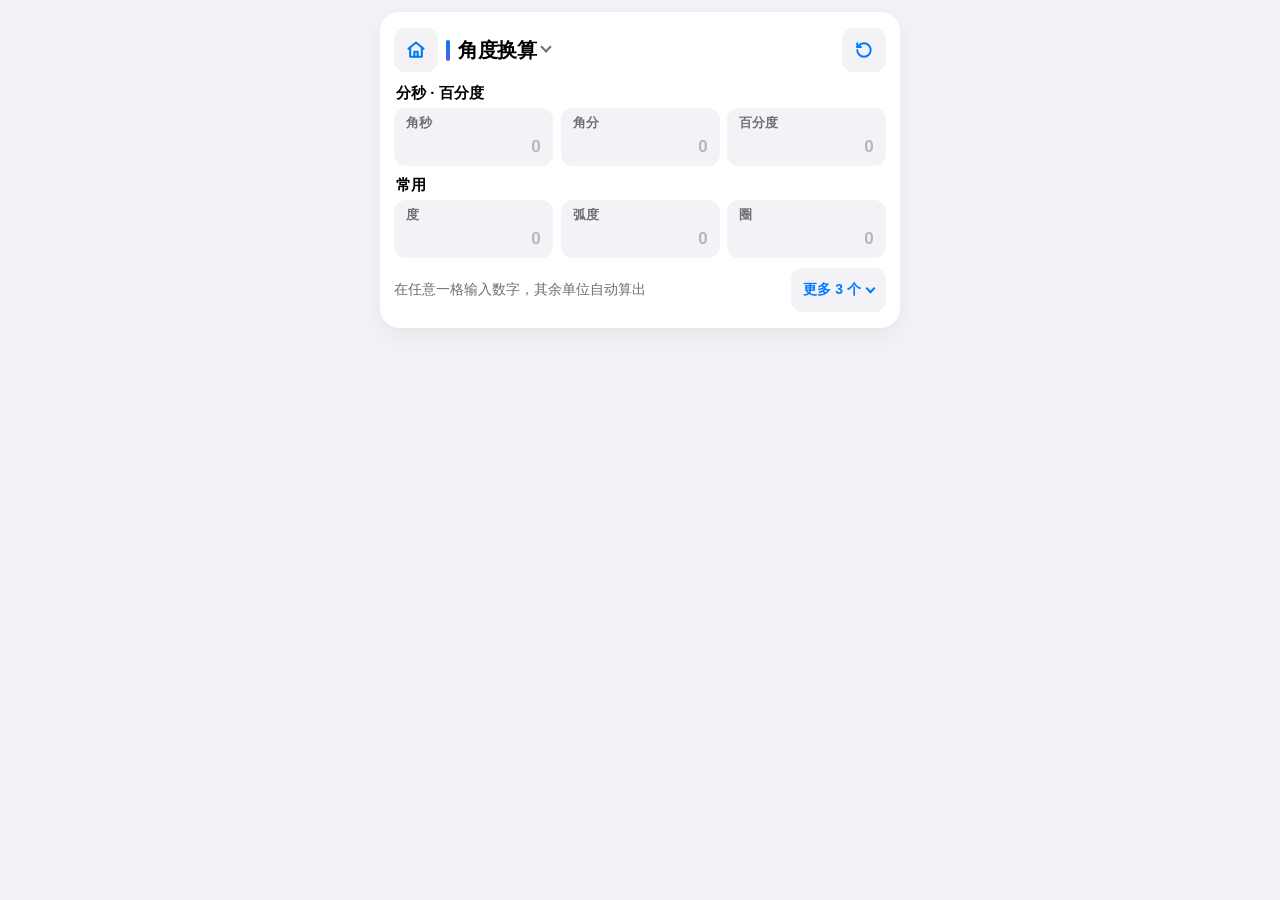
==== angle.html @ ce0398e0 "style: 分组标题加粗加大、规格说明退后 分组标题原来和格子里的单位名同一个样式（12px 灰色半粗），看不出层级。 组名改 15px 特粗黑字；物品组标题里「 · 」后面的规格改成灰色细字。 ." ====
<!DOCTYPE html>
<html lang="zh-CN">
<head>
<meta charset="UTF-8">
<meta name="viewport" content="width=device-width, initial-scale=1.0, viewport-fit=cover">
<meta name="theme-color" content="#F2F2F7" media="(prefers-color-scheme: light)">
<meta name="theme-color" content="#000000" media="(prefers-color-scheme: dark)">
<meta name="description" content="度、弧度、角分、角秒、百分度、圈、密位等角度单位换算">
<title>角度换算</title>
<link rel="stylesheet" href="site.css?v=8d5a5684">
</head>
<body>
<!-- 本文件由 tools/build-pages.cjs 按 pages.js 生成，别手改 -->
<div class="container">
  <section class="card" id="cardConvert" aria-labelledby="ttlConvert">
    <div class="head">
      <a class="btn-icon btn-home" id="btnHome" href="./" aria-label="回到全部换算"><svg width="20" height="20" viewBox="0 0 24 24" fill="none" stroke="currentColor" stroke-width="2.5" stroke-linecap="round" stroke-linejoin="round" aria-hidden="true"><path d="M3 10.5 12 3l9 7.5"></path><path d="M5 9v11h14V9"></path><path d="M10 20v-6h4v6"></path></svg></a>
      <h1 id="ttlConvert"><button type="button" class="title-btn" id="btnSwitch" aria-haspopup="true" aria-expanded="false">角度换算<span class="chev" aria-hidden="true"></span></button></h1>
      <button type="button" class="btn-icon" id="btnReset" aria-label="归零">
        <svg width="18" height="18" viewBox="0 0 24 24" fill="none" stroke="currentColor" stroke-width="2.5" stroke-linecap="round" stroke-linejoin="round" aria-hidden="true"><path d="M3 12a9 9 0 1 0 9-9 9.75 9.75 0 0 0-6.74 2.74L3 8"></path><polyline points="3 3 3 8 8 8"></polyline></svg>
      </button>
    </div>
    <div id="groups" class="units"></div>
    <div class="refer-row">
      <div class="refer" id="refer" aria-live="polite"></div>
      <button type="button" class="btn-more" id="btnMore" aria-expanded="false" aria-controls="more"><span id="moreText">更多单位</span><span class="chev" aria-hidden="true"></span></button>
    </div>
    <div id="more" class="units" hidden></div>
  </section>
</div>

<div id="ptr-indicator" aria-hidden="true">
  <svg class="ptr-arrow" viewBox="0 0 24 24" fill="none" stroke="currentColor" stroke-width="2.5" stroke-linecap="round" stroke-linejoin="round"><line x1="12" y1="19" x2="12" y2="5"></line><polyline points="5 12 12 5 19 12"></polyline></svg>
  <svg class="ptr-spinner" viewBox="0 0 24 24" fill="none" stroke="currentColor" stroke-width="2.5" stroke-linecap="round"><path d="M21 12a9 9 0 1 1-6.219-8.56"></path></svg>
</div>
<div id="ptr-tip" hidden></div>

<script src="core.js?v=be0b156e"></script>
<script src="pages.js?v=3d2403b2"></script>
<script src="nav.js?v=f8eb564d"></script>
<script src="data-angle.js?v=df1aeec8"></script>
<script src="pull-to-refresh.js?v=0e5d21ca"></script>
<script src="grid.js?v=6ae7cf83"></script>
<script>
(function () {
  'use strict';
  var D = window.WV_ANGLE, conv = window.WVCore.makeConverter(D.units);
  var menu = window.WVNav.mountSwitcher('angle');
  var grid = window.WVGrid.mount({
    data: D, key: 'angle', signed: !!D.signed, tinySci: !!D.tinySci, convert: conv.convertAll, texts: D.texts || null,
    validate: D.validate ? function (v, id) { return D.validate(conv.toBase(v, id)); } : null,
    blocked: menu.isOpen
  });
})();
</script>
</body>
</html>
---- site.css ----
/* 换算合集 · 全站样式（2026-10-09 从 index.html 内联样式外移，所有页面共用） */
/* 配色 token 照搬 data-Calculation */
:root {
  --bg: #F2F2F7; --card: #FFFFFF; --text: #000000;
  /* 要读的次要文字不用系统灰 #8E8E93（白底只有 3.23:1），用 #6E6E73（5.03:1） */
  --text-2: #6E6E73;
  --accent: #007AFF; --accent-rgb: 0, 122, 255;
  --cell: #F2F2F7; --press: rgba(0, 0, 0, .06); --shadow: rgba(0, 0, 0, .06);
  --warn: #B25000; --invalid: #D70015;
  --line: rgba(60, 60, 67, .18);
  --gutter: 16px;   /* 页面左右留白；吸顶导航上方的遮挡条要伸到同样宽 */
}
@media (prefers-color-scheme: dark) {
  :root {
    --bg: #000000; --card: #1C1C1E; --text: #FFFFFF; --text-2: #AEAEB2;
    --accent: #0A84FF; --accent-rgb: 10, 132, 255;
    --cell: #2C2C2E; --press: rgba(255, 255, 255, .10); --shadow: rgba(0, 0, 0, .3);
    --warn: #FFB340; --invalid: #FF6961;
    --line: rgba(84, 84, 88, .6);
  }
}

* { box-sizing: border-box; margin: 0; padding: 0; -webkit-tap-highlight-color: transparent; }
[hidden] { display: none !important; }
html, body { overscroll-behavior-y: contain; }
/* 聚焦输入框、导航跳转时，浏览器自动滚动都要避开吸顶导航条；高度由 JS 实测写进 --nav-offset，不写死。
   只写在 html 的 scroll-padding 上：卡片再加 scroll-margin 会叠加成两倍（实测落点低了 68px） */
html { scroll-padding-top: var(--nav-offset, 76px); }
body {
  font-family: -apple-system, BlinkMacSystemFont, "SF Pro Text", "Helvetica Neue", "PingFang SC", "Microsoft YaHei", sans-serif;
  background: var(--bg); color: var(--text); font-size: 16px; line-height: 1.4; -webkit-text-size-adjust: 100%;
  padding: calc(12px + env(safe-area-inset-top)) calc(var(--gutter) + env(safe-area-inset-right))
           calc(32px + env(safe-area-inset-bottom)) calc(var(--gutter) + env(safe-area-inset-left));
}
button, select { font: inherit; color: inherit; touch-action: manipulation; }
.container { max-width: 520px; margin: 0 auto; display: flex; flex-direction: column; gap: 16px; }
.card { background: var(--card); border-radius: 20px; padding: 16px 14px; box-shadow: 0 8px 24px var(--shadow); }

/* 模块导航：照搬 data-Calculation 的吸顶分段条（白底 + 蓝色实心药丸；不用半透明毛玻璃——
   那边实测后面的卡片会映出一块浅色，像第二个选中项）。在流里 + sticky：顶部就能用，滑下去自动吸顶 */
.section-nav { position: sticky; top: calc(8px + env(safe-area-inset-top)); z-index: 90;
  display: flex; gap: 4px; padding: 4px; border-radius: 14px; background: var(--card); box-shadow: 0 8px 24px var(--shadow); }
/* 导航条上方那 8px 缝原来会透出底下的格子（2026-10-08 审查截图：露出半截「打兰 / 盎司」），用页面底色挡住 */
.section-nav::before { content: ""; position: absolute; left: calc(-1 * var(--gutter)); right: calc(-1 * var(--gutter));
  bottom: 100%; height: calc(8px + env(safe-area-inset-top)); background: var(--bg); }
.nav-item { flex: 1; min-height: 44px; border: none; background: transparent; color: #636368;
  font-size: 15px; font-weight: 600; border-radius: 10px; cursor: pointer; transition: background-color .25s, color .25s; }
@media (prefers-color-scheme: dark) { .nav-item { color: #B8B8BE; } }
.nav-item[aria-current="true"] { background: var(--accent); color: #FFFFFF; box-shadow: 0 4px 12px rgba(var(--accent-rgb), .35); }
.nav-item:not([aria-current="true"]):active { background: var(--press); }

.head { display: flex; align-items: center; gap: 8px; margin-bottom: 12px; }
.head h1, .head h2 { font-size: 20px; font-weight: 800; letter-spacing: -.02em; flex: 1; min-width: 0;
  display: flex; align-items: center; gap: 8px; white-space: nowrap; }
.head h1::before, .head h2::before { content: ""; width: 4px; height: 1.05em; border-radius: 2px; flex: none;
  background: linear-gradient(180deg, var(--accent), #5E5CE6); }

/* 选物质：原生 select，iPhone 上点开就是系统滚轮 */
.sub-wrap { position: relative; flex: none; }
.sub-select { appearance: none; -webkit-appearance: none; min-height: 44px; border: none; border-radius: 12px;
  background: var(--cell); padding: 0 30px 0 12px; font-size: 16px; font-weight: 600; cursor: pointer; }
.sub-wrap::after { content: ""; position: absolute; right: 13px; top: 50%; width: 7px; height: 7px; pointer-events: none;
  border-right: 2px solid var(--text-2); border-bottom: 2px solid var(--text-2); transform: translateY(-70%) rotate(45deg); }
.btn-icon { width: 44px; height: 44px; border: none; border-radius: 12px; background: var(--cell); color: var(--accent);
  display: flex; align-items: center; justify-content: center; cursor: pointer; flex: none; }
.btn-icon:active, .sub-select:active { background: var(--press); }

/* 单位：每组一个 3 列网格，标签收进格子里（2026-10-07 用户在 A/B 对比图里选的 B） */
.group + .group { margin-top: 10px; }
.cap { display: flex; justify-content: space-between; align-items: baseline; gap: 8px;
  font-size: 12px; font-weight: 600; color: var(--text-2); margin: 0 2px 5px; line-height: 18px; }
/* 分组标题要比格子里的单位名（12.5px 灰）高一档，否则整页看着一样平（2026-10-16 用户反馈）；规格说明退后。
   行高钉成 18px：组名加大后若按字体默认行高，首屏第 21 格只剩 1px 余量（见 PROJECT_STATUS「首屏只能放 21 个」） */
.cap .gn { font-size: 15px; font-weight: 800; color: var(--text); }
.cap .gs { font-size: 12.5px; font-weight: 500; color: var(--text-2); margin-left: 8px; }
.cap b { color: var(--accent); font-size: 13px; white-space: nowrap; }
.cap i { font-style: normal; color: var(--warn); white-space: nowrap; }
.grid { display: grid; grid-template-columns: repeat(3, minmax(0, 1fr)); gap: 8px; }
.cell { height: 58px; border-radius: 12px; background: var(--cell); padding: 6px 10px 4px;
  display: flex; flex-direction: column; justify-content: space-between; cursor: text;
  border: 2px solid transparent; transition: border-color .2s, background-color .2s;
  /* 格子尺寸由网格和固定高度决定、跟里面的字无关：隔离起来，改一格的数字不必重排整页 */
  contain: strict; }
.cell label { font-size: 12.5px; font-weight: 600; color: var(--text-2); line-height: 1.2;
  white-space: nowrap; overflow: hidden; text-overflow: ellipsis; cursor: text; }
/* 输入框的真实字号必须一直 >= 16px：iPhone Safari 点进字号 < 16px 的输入框会自动放大整页（2026-10-10 用户真机踩到）。
   所以字号钉死 17px，长数字要「缩小」时改用 --k 缩放：框按 1/k 加宽、贴右缩回原宽，看起来和直接改字号一样。
   .iw 是量可用宽度和定位用的外壳（grid.js 读它的 clientWidth） */
.iw { display: block; min-width: 0; height: 26px; }
.cell input { --k: 1; display: block; width: calc(100% / var(--k)); margin-left: calc(100% - 100% / var(--k));
  transform: scale(var(--k)); transform-origin: 100% 50%;
  height: 26px; border: none; outline: none; background: transparent; padding: 0;
  color: var(--text); font-family: inherit; font-size: 17px; font-weight: 700; text-align: right;
  font-variant-numeric: tabular-nums; }
.cell input::placeholder { color: var(--text-2); opacity: .45; font-weight: 600; }
/* 正在输入的那一格（换算的起点）：蓝描边 + 浅蓝底 + 蓝标签。聚焦但还没输入时给一层浅一点的提示 */
.cell.src { border-color: var(--accent); background: rgba(var(--accent-rgb), .10); }
.cell.src label { color: var(--accent); }
.cell:focus-within:not(.src) { border-color: rgba(var(--accent-rgb), .45); }
.cell.invalid input { color: var(--invalid); }
/* 物品格：数字后面跟量词（张 / 个 / 罐），否则「100 元」格里的 434.8 会被读成钱数 */
.vrow { display: flex; align-items: baseline; gap: 2px; min-width: 0; }
.vrow .iw { flex: 1 1 0; width: 0; }
.cw { flex: none; font-size: 12px; font-weight: 600; color: var(--text-2); }
.cell.src .cw { color: var(--accent); }
/* 量字宽用：和格子里的数字同字体，按 17px 量一次，其他字号按比例换算（不再逐个字号改样式再读 scrollWidth） */
.meter { position: fixed; left: 0; top: 0; visibility: hidden; pointer-events: none; white-space: pre;
  font-size: 17px; font-weight: 700; font-variant-numeric: tabular-nums; contain: layout style; }

/* 参照文字和「更多单位」按钮共用一行：按钮不另占一行，首屏才放得下 */
.refer-row { display: flex; align-items: center; gap: 8px; margin-top: 10px; }
.refer { flex: 1; min-width: 0; font-size: 14px; color: var(--text-2); overflow-wrap: anywhere; }
.btn-more { flex: none; min-height: 44px; padding: 0 12px; border: none; border-radius: 12px; background: var(--cell);
  color: var(--accent); font-size: 14px; font-weight: 600; cursor: pointer; display: inline-flex; align-items: center; gap: 6px; }
.btn-more .chev { width: 7px; height: 7px; border-right: 2px solid currentColor; border-bottom: 2px solid currentColor;
  transform: translateY(-2px) rotate(45deg); transition: transform .2s; }
.btn-more[aria-expanded="true"] .chev { transform: translateY(2px) rotate(-135deg); }
.btn-more:active { background: var(--press); }
#more { margin-top: 14px; padding-top: 12px; border-top: 1px solid var(--line); }
.refer b { color: var(--text); font-weight: 700; }
/* 物品卡底部的合计：输入在物品格时，换算卡已滑出屏幕，这里直接给出克数和斤两 */
.obj-sum { margin-top: 10px; min-height: 22px; font-size: 14px; color: var(--text-2); overflow-wrap: anywhere; }
.obj-sum b { color: var(--text); font-weight: 700; }
.refer .warn { color: var(--warn); display: block; margin-top: 2px; }

.note { font-size: 12.5px; color: var(--text-2); margin-top: 8px; }

/* 320 档（iPhone SE 一代）：压尺寸不换形态——每格可用宽度从约 57px 撑到约 72px，8 位数字和「美制液盎司」才放得下 */
@media (max-width: 359px) {
  :root { --gutter: 12px; }
  .card { padding: 14px 10px; }
  .grid { gap: 6px; }
  .cell { padding: 6px 6px 4px; }
}

@media (hover: hover) {
  .btn-icon:hover { background-color: var(--press); }
}
@media (prefers-reduced-motion: reduce) { * { transition: none !important; } }

/* ======== 下拉刷新组件 CSS：原样拷自 references/组件_下拉刷新（v1.7）======== */
#ptr-indicator { position: fixed; top: calc(-44px + env(safe-area-inset-top, 0px)); left: 50%; margin-left: -18px;
  width: 36px; height: 36px; border-radius: 50%; background: #fff; border: 1px solid #e5e7eb;
  box-shadow: 0 4px 14px rgba(0,0,0,.18); display: flex; align-items: center; justify-content: center;
  color: #2563eb; opacity: 0; pointer-events: none; z-index: 350; }
#ptr-indicator.ptr-animate { transition: transform .25s ease, opacity .25s ease; }
#ptr-indicator svg { width: 20px; height: 20px; }
#ptr-indicator .ptr-arrow { transition: transform .2s ease; }
#ptr-indicator.ptr-ready .ptr-arrow { transform: rotate(180deg); }
#ptr-indicator .ptr-spinner { display: none; }
#ptr-indicator.ptr-loading .ptr-arrow { display: none; }
#ptr-indicator.ptr-loading .ptr-spinner { display: block; animation: ptr-spin .8s linear infinite; }
@keyframes ptr-spin { to { transform: rotate(360deg); } }
#ptr-tip { position: fixed; left: 50%; bottom: calc(24px + env(safe-area-inset-bottom, 0px));
  transform: translateX(-50%) translateY(20px); width: max-content; max-width: min(420px, calc(100vw - 2rem));
  background: #1f2937; color: #fff; border-radius: 12px; padding: .85rem 1.1rem; font-size: .9rem; line-height: 1.5;
  z-index: 400; opacity: 0; pointer-events: none; transition: opacity .25s, transform .25s; }
#ptr-tip.show { opacity: 1; transform: translateX(-50%) translateY(0); }

/* ======== 换算合集（2026-10-09）======== */
/* 标题即切换入口：点「斤两换算 ⌄」弹出菜单（返回目录 + 切到别的换算）。
   不另加一行「‹ 全部换算」：斤两页首屏 21 格离「一屏看全」判据只剩 18px，多一行就超 */
.head { position: relative; }
.title-btn { border: none; background: none; padding: 0; margin: 0; min-height: 44px; min-width: 0; cursor: pointer;
  display: inline-flex; align-items: center; gap: 6px; font: inherit; color: inherit; letter-spacing: inherit;
  white-space: nowrap; border-radius: 10px; }
.title-btn .chev { flex: none; width: 8px; height: 8px; border-right: 2.5px solid var(--text-2); border-bottom: 2.5px solid var(--text-2);
  transform: translateY(-3px) rotate(45deg); transition: transform .2s; }
.title-btn[aria-expanded="true"] .chev { transform: translateY(2px) rotate(-135deg); }
.title-btn:active { opacity: .6; }
/* 主页按钮：标题左边的小房子（2026-10-09 用户要的），点了回目录；和右边的归零按钮同一套样式 */
.btn-home { text-decoration: none; touch-action: manipulation; -webkit-tap-highlight-color: transparent; }
/* 斤两页的标题行还有「按水」选择框，320～375 宽放不下主页按钮（下拉框按最长的「按食用油」定宽），
   所以斤两页把它放进顶上那条吸顶导航的最左边：仍是页面左上角，滑下去也一直在 */
.section-nav .btn-home { background: transparent; border-radius: 10px; }
.section-nav .btn-home:active { background: var(--press); }
.switch-menu { position: absolute; left: 0; right: 0; top: calc(100% + 6px); z-index: 95;
  background: var(--card); border-radius: 16px; padding: 8px; border: 1px solid var(--line);
  box-shadow: 0 16px 40px rgba(0, 0, 0, .18);
  display: grid; grid-template-columns: repeat(2, minmax(0, 1fr)); gap: 6px;
  transform-origin: top left; animation: menu-in .18s cubic-bezier(.2, .9, .3, 1.1); }
@keyframes menu-in { from { opacity: 0; transform: scale(.96) translateY(-4px); } }
.switch-menu a { min-height: 48px; border-radius: 12px; background: var(--cell); color: var(--text); text-decoration: none;
  padding: 6px 12px; display: flex; flex-direction: column; justify-content: center; border: 2px solid transparent; }
.switch-menu a b { font-size: 15px; font-weight: 700; }
.switch-menu a small { font-size: 12px; color: var(--text-2); white-space: nowrap; overflow: hidden; text-overflow: ellipsis; }
.switch-menu a.home { grid-column: 1 / -1; flex-direction: row; align-items: center; gap: 8px; color: var(--accent); font-weight: 700; }
.switch-menu a[aria-current="page"] { border-color: var(--accent); background: rgba(var(--accent-rgb), .10); }
.switch-menu a:active { background: var(--press); }
@media (prefers-color-scheme: dark) { .switch-menu { box-shadow: 0 16px 40px rgba(0, 0, 0, .6); } }

/* ± 键（温度）：iPhone 的数字键盘没有减号 */
.btn-sign { font-size: 22px; font-weight: 700; line-height: 1; }

/* 目录页 */
.hub-head { padding: 6px 2px 2px; }
.hub-head h1 { font-size: 30px; font-weight: 800; letter-spacing: -.02em; }
.hub-head p { font-size: 14px; color: var(--text-2); margin-top: 2px; }
/* 3 列：12 个换算正好 4 整行（用户有强迫症，不留空格子；测试会拦条数不是 3 的倍数） */
.hub-grid { display: grid; grid-template-columns: repeat(3, minmax(0, 1fr)); gap: 10px; }
.tile { background: var(--card); border-radius: 18px; padding: 12px 10px; box-shadow: 0 8px 24px var(--shadow);
  color: var(--text); text-decoration: none; display: flex; flex-direction: column; gap: 6px; min-height: 118px;
  min-width: 0; transition: transform .15s; }
.tile:active { transform: scale(.97); }
.tile .glyph { width: 40px; height: 40px; border-radius: 11px; display: flex; align-items: center; justify-content: center;
  background: rgba(var(--accent-rgb), .12); color: var(--accent); font-size: 19px; font-weight: 800; flex: none; }
.tile b { font-size: 16px; font-weight: 800; white-space: nowrap; }
/* 代表单位只占一行：折行会把「密位」拆成「密 / 位」、格子之间一行两行不齐（2026-10-09 截图）。
   390 宽下全都放得下（测试会拦），更窄的屏才用省略号 */
.tile small { font-size: 12px; color: var(--text-2); line-height: 1.35;
  white-space: nowrap; overflow: hidden; text-overflow: ellipsis; }
@media (max-width: 359px) { .hub-grid { gap: 8px; } .tile { padding: 10px 8px; } .tile b { font-size: 15px; } }

/* 输入不成立（低于绝对零度）时，提示行和标红的格子同色 */
.refer.bad { color: var(--invalid); }

/* 货币页卡片底部：汇率是哪天的、从哪来（不是银行牌价） */
.live-note { margin-top: 12px; line-height: 1.5; }
.live-note b { color: var(--text); font-weight: 700; }
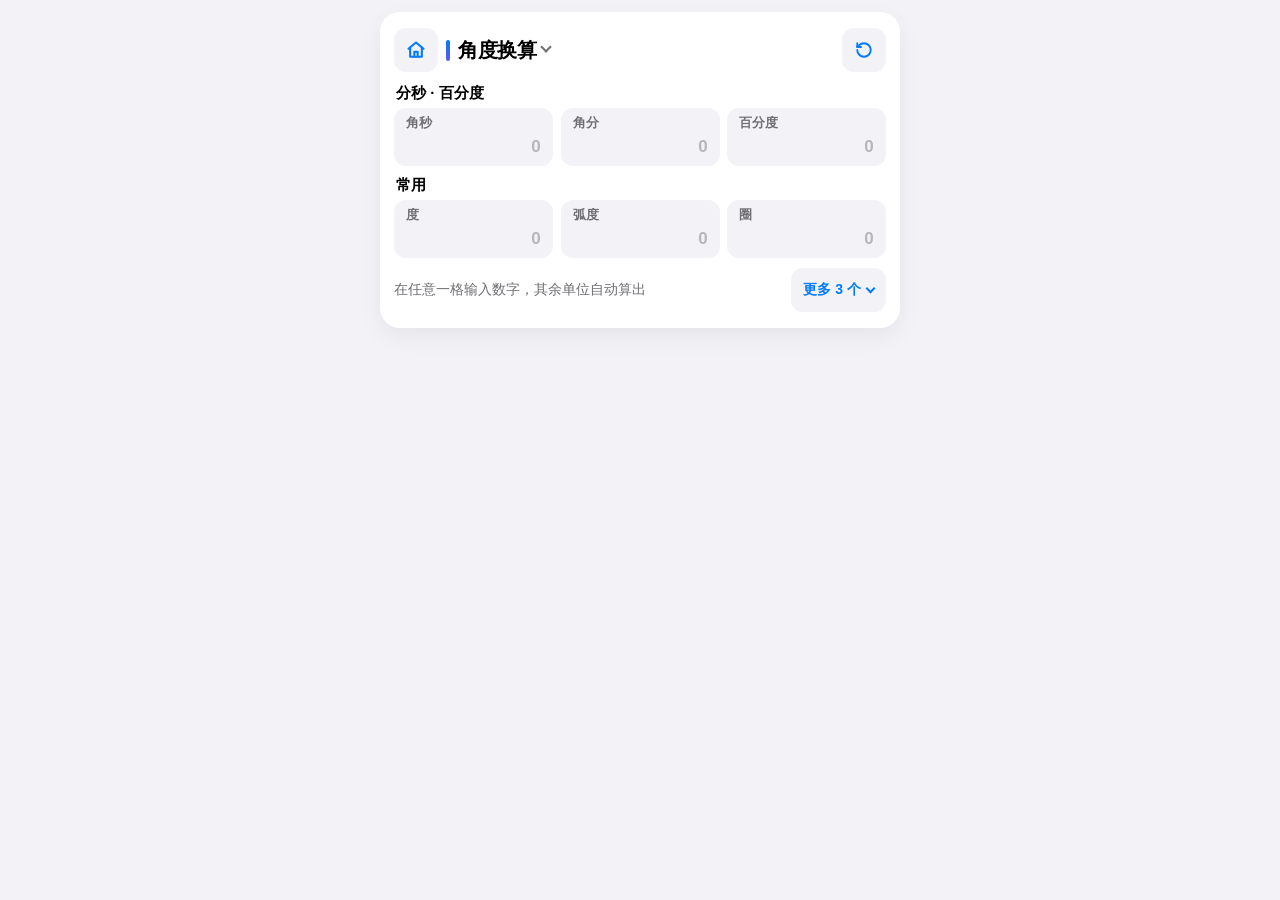
==== commit ec48a503: "卡片标题行吸顶：往下翻以后回到全部换算 / 标题切换 / 归零不再被滚走，首屏位置不变 Co-Authored-By: Claude Opus 5.5 <noreply@anthropic.com>" ====
--- a/angle.html
+++ b/angle.html
@@ -3,11 +3,14 @@
 <head>
 <meta charset="UTF-8">
 <meta name="viewport" content="width=device-width, initial-scale=1.0, viewport-fit=cover">
+<meta name="apple-mobile-web-app-capable" content="yes">
+<meta name="mobile-web-app-capable" content="yes">
+<meta name="apple-mobile-web-app-status-bar-style" content="default">
 <meta name="theme-color" content="#F2F2F7" media="(prefers-color-scheme: light)">
 <meta name="theme-color" content="#000000" media="(prefers-color-scheme: dark)">
 <meta name="description" content="度、弧度、角分、角秒、百分度、圈、密位等角度单位换算">
 <title>角度换算</title>
-<link rel="stylesheet" href="site.css?v=8d5a5684">
+<link rel="stylesheet" href="site.css?v=fe4e5e2e">
 </head>
 <body>
 <!-- 本文件由 tools/build-pages.cjs 按 pages.js 生成，别手改 -->
--- a/site.css
+++ b/site.css
@@ -217,3 +217,17 @@
 /* 货币页卡片底部：汇率是哪天的、从哪来（不是银行牌价） */
 .live-note { margin-top: 12px; line-height: 1.5; }
 .live-note b { color: var(--text); font-weight: 700; }
+
+/* 卡片标题行吸顶（2026-10-17）：用户说往下翻以后「回到全部换算」「标题切换」「归零」被滚走了，还得滑回顶上找。
+   不新加一条栏（换算区「一屏看全」的余量只剩 18px），而是让卡片自己的标题行在这张卡片范围内吸顶：
+   静止时位置一点不变（负外边距 + 同样的内边距抵消），往下滚时贴在屏幕顶上，滚过这张卡片就跟着走。
+   斤两页上面已经有吸顶导航（8px + 52px 高），标题行贴在导航下面 */
+.card { --cp-y: 16px; --cp-x: 14px; }
+@media (max-width: 359px) { .card { --cp-y: 14px; --cp-x: 10px; } }
+.card > .head { position: sticky; top: env(safe-area-inset-top); z-index: 80;
+  margin: calc(-1 * var(--cp-y)) calc(-1 * var(--cp-x)) 12px; padding: var(--cp-y) var(--cp-x) 0;
+  background: var(--card); border-radius: 20px 20px 0 0; }
+/* 刘海那一截（页面顶上的安全区）：吸住时格子会从标题行上面滚过去，用页面底色挡住（同 .section-nav::before） */
+.card > .head::before { content: ""; position: absolute; left: calc(-1 * var(--gutter)); right: calc(-1 * var(--gutter));
+  bottom: 100%; height: env(safe-area-inset-top); background: var(--bg); pointer-events: none; }
+.section-nav ~ .card > .head { top: calc(60px + env(safe-area-inset-top)); }
